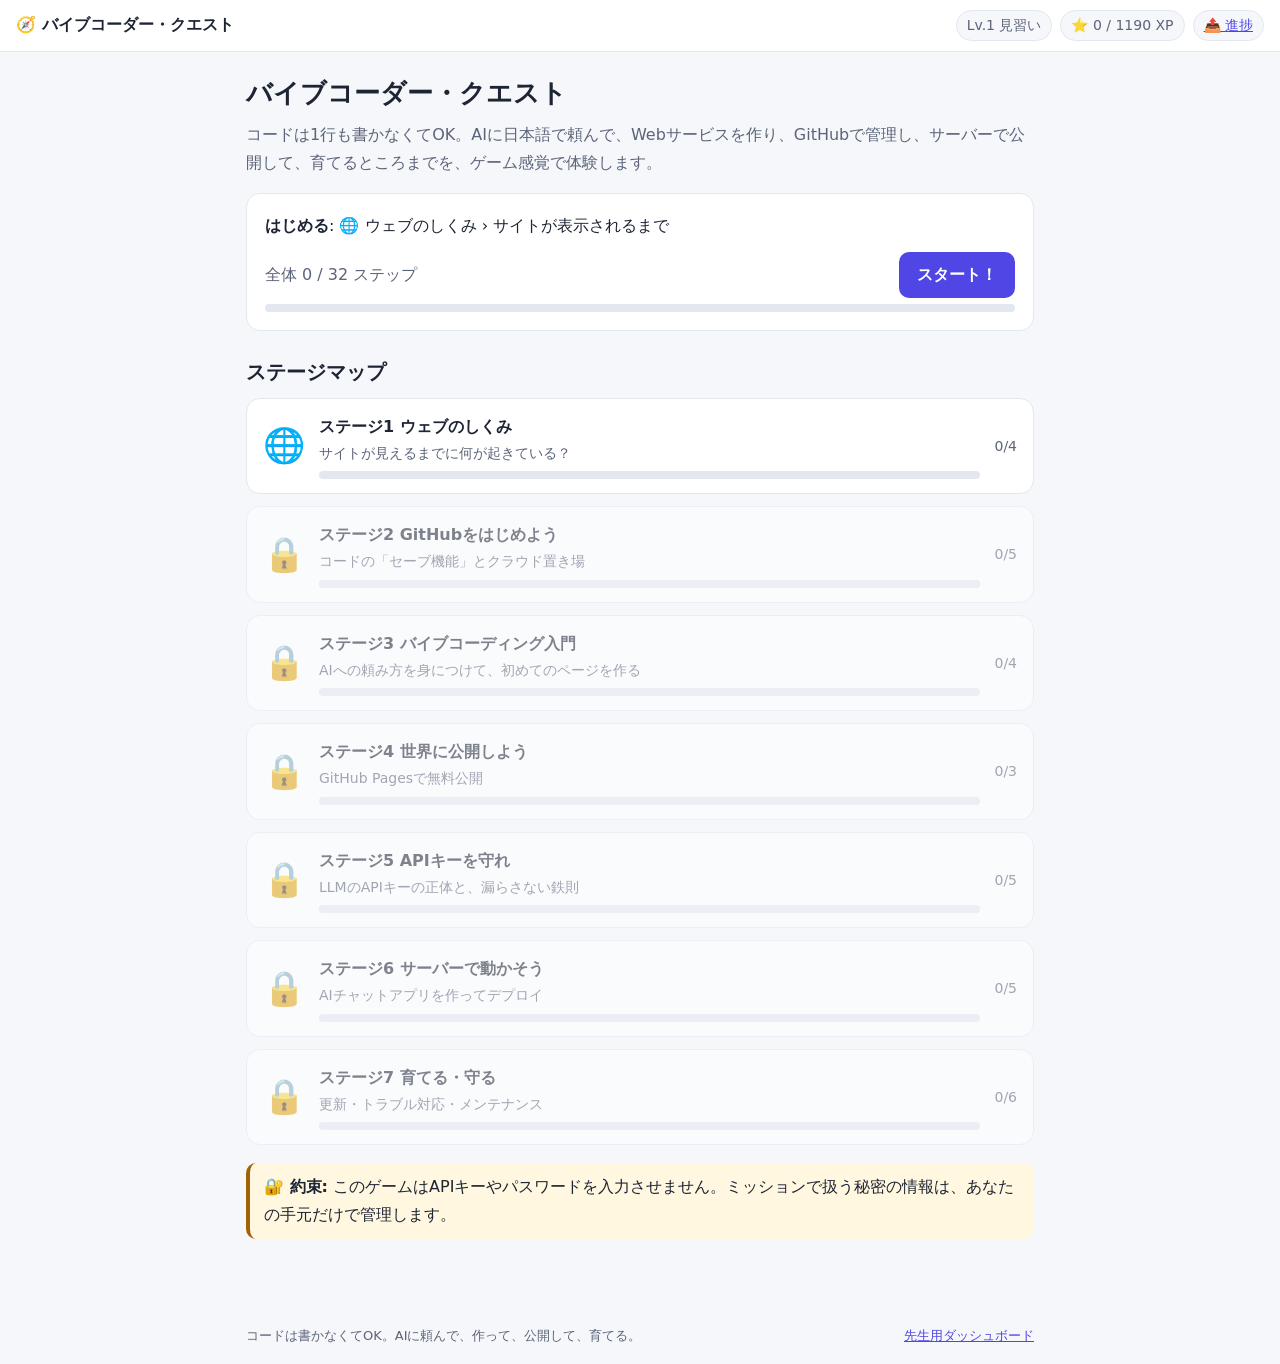
==== index.html @ 3a294895 "Add Vibe Coder Quest: beginner learning game (GitHub, vibe coding, API keys, deploy) Static site (no" ====
<!doctype html>
<html lang="ja">
<head>
<meta charset="utf-8">
<meta name="viewport" content="width=device-width, initial-scale=1">
<title>バイブコーダー・クエスト</title>
<meta name="description" content="コードを書かずに、AIと一緒にWebサービスを作って公開するまでを学ぶ初学者向け学習ゲーム">
<link rel="icon" href="data:image/svg+xml,%3Csvg xmlns=%27http://www.w3.org/2000/svg%27 viewBox=%270 0 100 100%27%3E%3Ctext y=%27.9em%27 font-size=%2790%27%3E%F0%9F%A7%AD%3C/text%3E%3C/svg%3E">
<link rel="stylesheet" href="css/style.css">
</head>
<body>
<header class="topbar">
  <a class="logo" href="#/">🧭 バイブコーダー・クエスト</a>
  <div class="hud" id="hud"></div>
</header>
<main id="app" class="container"></main>
<div id="toast" class="toast" role="status" aria-live="polite"></div>
<footer class="foot">
  <span>コードは書かなくてOK。AIに頼んで、作って、公開して、育てる。</span>
  <a href="dashboard.html">先生用ダッシュボード</a>
</footer>
<script src="js/config.js"></script>
<script src="js/content.js"></script>
<script src="js/state.js"></script>
<script src="js/verify.js"></script>
<script src="js/games.js"></script>
<script src="js/app.js"></script>
</body>
</html>
---- css/style.css ----
:root{
  --bg:#f6f7fb; --panel:#fff; --ink:#1d2433; --sub:#5b6478; --line:#e3e7f0;
  --brand:#4f46e5; --brand-ink:#fff; --ok:#16a34a; --ok-bg:#e8f7ee; --ng:#dc2626; --ng-bg:#fdecec;
  --warn-bg:#fff7e0; --warn:#a16207; --code-bg:#0f172a; --code-ink:#e2e8f0; --radius:14px;
}
@media (prefers-color-scheme:dark){
  :root{--bg:#0e1220;--panel:#171c2e;--ink:#e8ecf7;--sub:#9aa5c0;--line:#283050;--brand:#7c78ff;--brand-ink:#0e1220;
    --ok:#4ade80;--ok-bg:#12301f;--ng:#f87171;--ng-bg:#3a1717;--warn-bg:#3a2f10;--warn:#facc15;--code-bg:#080b16}
}
*{box-sizing:border-box}
body{margin:0;background:var(--bg);color:var(--ink);font:16px/1.75 system-ui,-apple-system,"Hiragino Sans","Noto Sans JP",sans-serif}
a{color:var(--brand)}
.topbar{display:flex;justify-content:space-between;align-items:center;gap:12px;flex-wrap:wrap;padding:10px 16px;background:var(--panel);border-bottom:1px solid var(--line);position:sticky;top:0;z-index:5}
.logo{font-weight:800;text-decoration:none;color:var(--ink)}
.hud{display:flex;gap:8px;align-items:center;font-size:14px;color:var(--sub)}
.pill{background:var(--bg);border:1px solid var(--line);border-radius:999px;padding:2px 10px;white-space:nowrap}
.container{max-width:820px;margin:0 auto;padding:20px 16px 60px}
.foot{max-width:820px;margin:0 auto;padding:16px;color:var(--sub);font-size:13px;display:flex;justify-content:space-between;gap:8px;flex-wrap:wrap}
h1{font-size:26px;line-height:1.3;margin:.2em 0 .4em}
h2{font-size:20px;margin:1.2em 0 .4em}
h3{font-size:18px;margin:.2em 0 .5em}
.lead{color:var(--sub);margin:0 0 16px}
.card{background:var(--panel);border:1px solid var(--line);border-radius:var(--radius);padding:18px;margin:12px 0}
.card.big{min-height:200px}
.card .body p{margin:.5em 0}
.card .body ul,.card .body ol{padding-left:1.3em;margin:.5em 0}
.stage-grid{display:grid;gap:12px}
.stage{display:flex;gap:14px;align-items:center;text-decoration:none;color:inherit;background:var(--panel);border:1px solid var(--line);border-radius:var(--radius);padding:14px 16px}
.stage:hover:not(.locked){border-color:var(--brand)}
.stage.locked{opacity:.55;cursor:not-allowed}
.stage .emoji{font-size:34px}
.stage .meta{flex:1;min-width:0}
.stage .t{font-weight:700}
.stage .d{font-size:14px;color:var(--sub)}
.bar{height:8px;background:var(--line);border-radius:99px;overflow:hidden;margin-top:6px}
.bar>i{display:block;height:100%;background:var(--brand);border-radius:99px;transition:width .3s}
.bar.ok>i{background:var(--ok)}
.btn{appearance:none;border:0;background:var(--brand);color:var(--brand-ink);font:inherit;font-weight:700;padding:9px 18px;border-radius:10px;cursor:pointer}
.btn:disabled{opacity:.4;cursor:not-allowed}
.btn.ghost{background:transparent;color:var(--brand);border:1px solid var(--brand)}
.btn.sm{padding:4px 10px;font-size:13px}
.row{display:flex;align-items:center;justify-content:space-between;gap:10px;flex-wrap:wrap;margin-top:12px}
.crumb{font-size:14px;color:var(--sub);margin-bottom:6px}
.dots{display:flex;gap:6px;margin:6px 0 14px}
.dots i{width:28px;height:6px;border-radius:9px;background:var(--line)}
.dots i.done{background:var(--ok)} .dots i.cur{background:var(--brand)}
.opt{display:block;width:100%;text-align:left;font:inherit;color:inherit;background:var(--panel);border:1px solid var(--line);border-radius:10px;padding:10px 14px;margin:8px 0;cursor:pointer}
.opt:hover:not(:disabled){border-color:var(--brand)}
.opt.right{background:var(--ok-bg);border-color:var(--ok)}
.opt.wrong{background:var(--ng-bg);border-color:var(--ng)}
.opt.sel{border-color:var(--brand);box-shadow:0 0 0 2px var(--brand) inset}
.opt:disabled{cursor:default}
.note{border-radius:10px;padding:10px 14px;margin:10px 0;background:var(--warn-bg);color:var(--ink);border-left:4px solid var(--warn)}
.note.ok{background:var(--ok-bg);border-color:var(--ok)}
.note.ng{background:var(--ng-bg);border-color:var(--ng)}
.cols{display:grid;grid-template-columns:1fr 1fr;gap:12px}
@media(max-width:560px){.cols{grid-template-columns:1fr}}
.chip{display:inline-block;margin:4px;padding:6px 12px;border-radius:999px;background:var(--bg);border:1px solid var(--line);cursor:pointer;font:inherit;color:inherit}
.slot{min-height:54px;border:2px dashed var(--line);border-radius:12px;padding:6px;margin:8px 0}
.slot .chip{display:block;margin:6px 4px;border-radius:10px}
.num{display:inline-block;min-width:1.6em;color:var(--brand);font-weight:800}
.shake{animation:shake .3s}
@keyframes shake{25%{transform:translateX(-5px)}75%{transform:translateX(5px)}}
.matched{background:var(--ok-bg)!important;border-color:var(--ok)!important;pointer-events:none}
pre.code{background:var(--code-bg);color:var(--code-ink);border-radius:10px;padding:12px;overflow:auto;font:13px/1.6 ui-monospace,Menlo,Consolas,monospace;margin:0}
.codeline{display:block;padding:1px 8px;border-radius:4px;cursor:pointer;white-space:pre-wrap;word-break:break-all}
.codeline:hover{background:#1e293b}
.codeline.sel{background:#7c2d12}
.codeline.right{background:#14532d}
.codeline.wrong{background:#7f1d1d}
.codeline.miss{outline:2px dashed #facc15}
.prompt{position:relative;background:var(--bg);border:1px solid var(--line);border-radius:10px;padding:12px 12px 12px 14px;margin:8px 0;white-space:pre-wrap;font-size:14px}
.prompt .lbl{display:block;font-weight:700;color:var(--brand);margin-bottom:4px;font-size:13px}
.prompt button{position:absolute;right:8px;top:8px}
.todo{list-style:none;padding:0;margin:8px 0}
.todo li{display:flex;gap:10px;align-items:flex-start;padding:6px 0}
.todo input{margin-top:7px;width:18px;height:18px;flex:none}
input[type=text],textarea{font:inherit;color:inherit;background:var(--panel);border:1px solid var(--line);border-radius:10px;padding:8px 12px;width:100%}
label.f{display:block;font-weight:700;font-size:14px;margin:10px 0 4px}
details{margin:8px 0}
summary{cursor:pointer;color:var(--brand);font-weight:600}
.flow{display:flex;flex-wrap:wrap;align-items:center;gap:6px;margin:10px 0}
.flow b{background:var(--bg);border:1px solid var(--line);border-radius:10px;padding:6px 10px;font-weight:600}
.flow span{color:var(--sub)}
.flow b.bad{background:var(--ng-bg);border-color:var(--ng)}
.flow b.good{background:var(--ok-bg);border-color:var(--ok)}
.toast{position:fixed;left:50%;bottom:24px;transform:translate(-50%,40px);opacity:0;background:var(--ink);color:var(--bg);padding:10px 18px;border-radius:999px;transition:.3s;pointer-events:none;z-index:9;max-width:90vw}
.toast.on{transform:translate(-50%,0);opacity:1}
.badge{font-size:12px;border-radius:99px;padding:1px 8px;background:var(--ok-bg);color:var(--ok);border:1px solid var(--ok)}
table.t{width:100%;border-collapse:collapse;font-size:14px}
table.t th,table.t td{border-bottom:1px solid var(--line);padding:8px 6px;text-align:left;vertical-align:top}
.sq{display:inline-block;width:14px;height:14px;border-radius:3px;background:var(--line);margin-right:2px}
.sq.v{background:var(--ok)} .sq.s{background:#f59e0b} .sq.o{background:var(--brand)}
.mono{font-family:ui-monospace,Menlo,Consolas,monospace;font-size:13px}
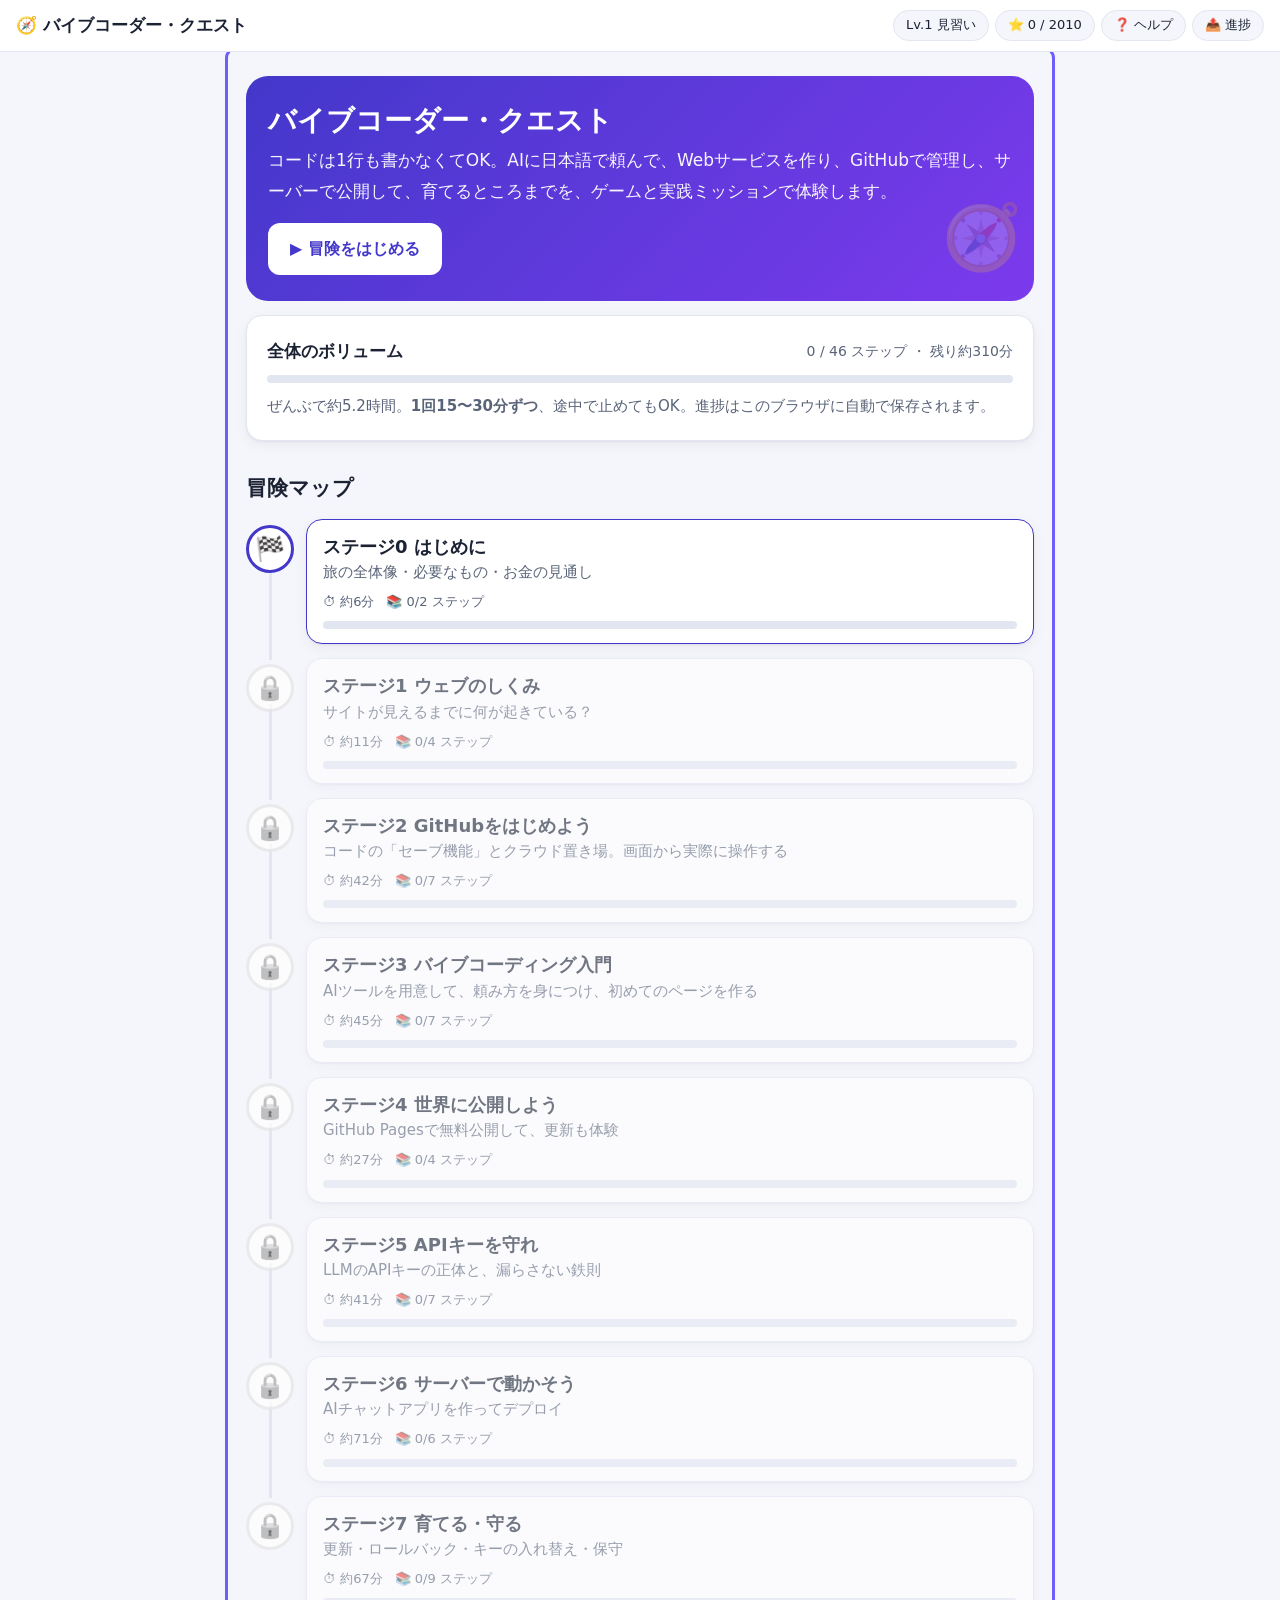
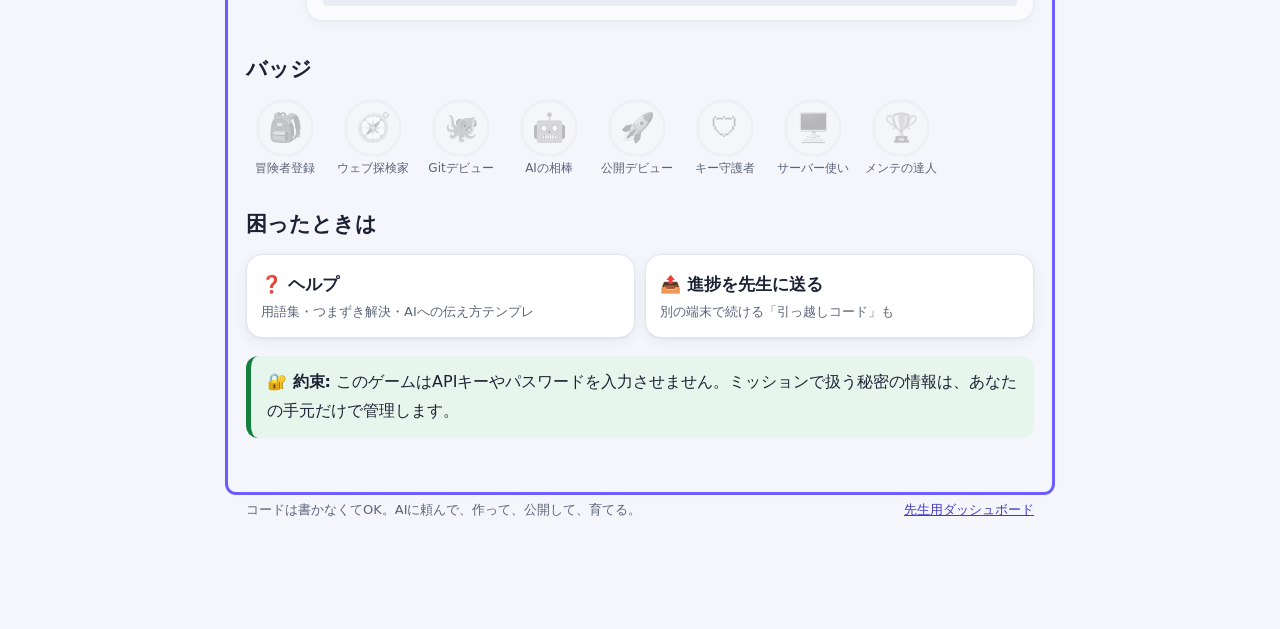
==== commit 56b84117: "Improve UX and fill learning gaps for true beginners - New stage 0 (overview, needs, cost), nickname" ====
--- a/index.html
+++ b/index.html
@@ -9,18 +9,22 @@
 <link rel="stylesheet" href="css/style.css">
 </head>
 <body>
+<a class="skip" href="#app">本文へ</a>
 <header class="topbar">
   <a class="logo" href="#/">🧭 バイブコーダー・クエスト</a>
-  <div class="hud" id="hud"></div>
+  <nav class="hud" id="hud" aria-label="ステータス"></nav>
 </header>
-<main id="app" class="container"></main>
-<div id="toast" class="toast" role="status" aria-live="polite"></div>
-<footer class="foot">
+<main id="app" class="container" tabindex="-1"></main>
+<footer class="foot noprint">
   <span>コードは書かなくてOK。AIに頼んで、作って、公開して、育てる。</span>
   <a href="dashboard.html">先生用ダッシュボード</a>
 </footer>
+<div id="stepbar" class="stepbar noprint" hidden></div>
+<div id="toast" class="toast" role="status" aria-live="polite"></div>
+<canvas id="confetti" aria-hidden="true"></canvas>
 <script src="js/config.js"></script>
 <script src="js/content.js"></script>
+<script src="js/help.js"></script>
 <script src="js/state.js"></script>
 <script src="js/verify.js"></script>
 <script src="js/games.js"></script>
--- a/css/style.css
+++ b/css/style.css
@@ -1,94 +1,185 @@
 :root{
-  --bg:#f6f7fb; --panel:#fff; --ink:#1d2433; --sub:#5b6478; --line:#e3e7f0;
-  --brand:#4f46e5; --brand-ink:#fff; --ok:#16a34a; --ok-bg:#e8f7ee; --ng:#dc2626; --ng-bg:#fdecec;
-  --warn-bg:#fff7e0; --warn:#a16207; --code-bg:#0f172a; --code-ink:#e2e8f0; --radius:14px;
+  --bg:#f5f6fb; --panel:#fff; --ink:#1b2234; --sub:#5a6479; --line:#e2e6f0;
+  --brand:#4338ca; --brand-2:#6d5efc; --brand-ink:#fff; --brand-soft:#eceafe;
+  --ok:#15803d; --ok-bg:#e7f6ec; --ng:#c62828; --ng-bg:#fdeded; --warn:#a16207; --warn-bg:#fff7e0;
+  --code-bg:#0f172a; --code-ink:#e2e8f0; --radius:16px; --shadow:0 1px 2px rgba(20,25,50,.06),0 4px 14px rgba(20,25,50,.05);
 }
 @media (prefers-color-scheme:dark){
-  :root{--bg:#0e1220;--panel:#171c2e;--ink:#e8ecf7;--sub:#9aa5c0;--line:#283050;--brand:#7c78ff;--brand-ink:#0e1220;
-    --ok:#4ade80;--ok-bg:#12301f;--ng:#f87171;--ng-bg:#3a1717;--warn-bg:#3a2f10;--warn:#facc15;--code-bg:#080b16}
+  :root{--bg:#0d111f;--panel:#161b2d;--ink:#e9edf8;--sub:#a0abc6;--line:#272f4b;--brand:#8b87ff;--brand-2:#a78bfa;--brand-ink:#0d111f;--brand-soft:#232a52;
+    --ok:#4ade80;--ok-bg:#12301f;--ng:#fca5a5;--ng-bg:#3a1717;--warn:#facc15;--warn-bg:#3a2f10;--code-bg:#080b16;--shadow:none}
 }
 *{box-sizing:border-box}
-body{margin:0;background:var(--bg);color:var(--ink);font:16px/1.75 system-ui,-apple-system,"Hiragino Sans","Noto Sans JP",sans-serif}
+html{scroll-behavior:smooth}
+body{margin:0;background:var(--bg);color:var(--ink);font:17px/1.8 system-ui,-apple-system,"Hiragino Sans","Noto Sans JP",sans-serif;-webkit-text-size-adjust:100%;padding-bottom:84px}
 a{color:var(--brand)}
-.topbar{display:flex;justify-content:space-between;align-items:center;gap:12px;flex-wrap:wrap;padding:10px 16px;background:var(--panel);border-bottom:1px solid var(--line);position:sticky;top:0;z-index:5}
-.logo{font-weight:800;text-decoration:none;color:var(--ink)}
-.hud{display:flex;gap:8px;align-items:center;font-size:14px;color:var(--sub)}
-.pill{background:var(--bg);border:1px solid var(--line);border-radius:999px;padding:2px 10px;white-space:nowrap}
-.container{max-width:820px;margin:0 auto;padding:20px 16px 60px}
-.foot{max-width:820px;margin:0 auto;padding:16px;color:var(--sub);font-size:13px;display:flex;justify-content:space-between;gap:8px;flex-wrap:wrap}
-h1{font-size:26px;line-height:1.3;margin:.2em 0 .4em}
-h2{font-size:20px;margin:1.2em 0 .4em}
-h3{font-size:18px;margin:.2em 0 .5em}
-.lead{color:var(--sub);margin:0 0 16px}
-.card{background:var(--panel);border:1px solid var(--line);border-radius:var(--radius);padding:18px;margin:12px 0}
-.card.big{min-height:200px}
-.card .body p{margin:.5em 0}
-.card .body ul,.card .body ol{padding-left:1.3em;margin:.5em 0}
-.stage-grid{display:grid;gap:12px}
-.stage{display:flex;gap:14px;align-items:center;text-decoration:none;color:inherit;background:var(--panel);border:1px solid var(--line);border-radius:var(--radius);padding:14px 16px}
-.stage:hover:not(.locked){border-color:var(--brand)}
-.stage.locked{opacity:.55;cursor:not-allowed}
-.stage .emoji{font-size:34px}
-.stage .meta{flex:1;min-width:0}
-.stage .t{font-weight:700}
-.stage .d{font-size:14px;color:var(--sub)}
-.bar{height:8px;background:var(--line);border-radius:99px;overflow:hidden;margin-top:6px}
-.bar>i{display:block;height:100%;background:var(--brand);border-radius:99px;transition:width .3s}
+:focus-visible{outline:3px solid var(--brand-2);outline-offset:2px;border-radius:6px}
+.skip{position:absolute;left:-999px}.skip:focus{left:8px;top:8px;background:var(--panel);padding:8px 12px;z-index:50}
+
+/* ---- header ---- */
+.topbar{display:flex;justify-content:space-between;align-items:center;gap:8px 14px;flex-wrap:wrap;padding:10px 16px;background:var(--panel);border-bottom:1px solid var(--line);position:sticky;top:0;z-index:20}
+.logo{font-weight:800;text-decoration:none;color:var(--ink);font-size:17px}
+.hud{display:flex;gap:6px;align-items:center;flex-wrap:wrap;font-size:13px}
+.pill{background:var(--bg);border:1px solid var(--line);border-radius:999px;padding:2px 12px;white-space:nowrap;color:var(--ink);text-decoration:none;line-height:1.9}
+a.pill:hover{border-color:var(--brand)}
+.container{max-width:820px;margin:0 auto;padding:20px 16px 40px}
+.foot{max-width:820px;margin:0 auto;padding:8px 16px 24px;color:var(--sub);font-size:13px;display:flex;justify-content:space-between;gap:8px;flex-wrap:wrap}
+h1{font-size:28px;line-height:1.35;margin:.2em 0 .4em}
+h2{font-size:21px;margin:1.4em 0 .5em}
+.ch{font-size:20px;line-height:1.5;margin:.1em 0 .6em}
+.lead{color:var(--sub);margin:0 0 14px;font-size:15px}
+.count{color:var(--sub);font-size:14px}
+.crumb{font-size:14px;color:var(--sub);margin-bottom:6px}
+
+/* ---- cards / buttons ---- */
+.card{background:var(--panel);border:1px solid var(--line);border-radius:var(--radius);padding:20px;margin:14px 0;box-shadow:var(--shadow)}
+.card.big{min-height:230px}
+.card .body p{margin:.6em 0}
+.card .body ul,.card .body ol{padding-left:1.3em;margin:.6em 0}
+.card .body li{margin:.25em 0}
+code{background:var(--brand-soft);color:var(--ink);padding:1px 6px;border-radius:6px;font:.88em ui-monospace,Menlo,Consolas,monospace;word-break:break-all}
+.btn{appearance:none;border:0;background:linear-gradient(135deg,var(--brand),var(--brand-2));color:#fff;font:inherit;font-weight:700;font-size:16px;padding:12px 22px;min-height:48px;border-radius:12px;cursor:pointer;text-decoration:none;display:inline-flex;align-items:center;justify-content:center;gap:6px;transition:transform .08s,box-shadow .15s}
+.btn:hover:not(:disabled){box-shadow:0 4px 14px rgba(99,86,255,.35)}
+.btn:active:not(:disabled){transform:translateY(1px)}
+.btn:disabled,.btn[aria-disabled=true]{opacity:.4;cursor:not-allowed;box-shadow:none;pointer-events:none}
+.btn.ghost{background:transparent;color:var(--brand);border:2px solid var(--brand)}
+.btn.sm{padding:4px 14px;min-height:36px;font-size:14px}
+.btn.copied{background:var(--ok)}
+.row{display:flex;align-items:center;justify-content:space-between;gap:10px;flex-wrap:wrap;margin-top:14px}
+.row.end{justify-content:flex-end}
+.note{border-radius:12px;padding:12px 16px;margin:12px 0;background:var(--warn-bg);border-left:5px solid var(--warn);font-size:16px}
+.note.ok{background:var(--ok-bg);border-color:var(--ok)}
+.note.ng{background:var(--ng-bg);border-color:var(--ng)}
+.note ul{margin:.4em 0;padding-left:1.2em}
+.tag{display:inline-block;font-size:13px;font-weight:700;background:var(--brand);color:var(--brand-ink);border-radius:999px;padding:1px 12px;margin:0 6px 6px 0}
+.tag.soft{background:var(--brand-soft);color:var(--brand)}
+.badge{font-size:12px;font-weight:700;border-radius:99px;padding:1px 10px;background:var(--ok-bg);color:var(--ok);border:1px solid var(--ok);white-space:nowrap}
+.bar{height:8px;background:var(--line);border-radius:99px;overflow:hidden;margin-top:8px}
+.bar>i{display:block;height:100%;width:0;background:linear-gradient(90deg,var(--brand),var(--brand-2));border-radius:99px;transition:width .4s}
 .bar.ok>i{background:var(--ok)}
-.btn{appearance:none;border:0;background:var(--brand);color:var(--brand-ink);font:inherit;font-weight:700;padding:9px 18px;border-radius:10px;cursor:pointer}
-.btn:disabled{opacity:.4;cursor:not-allowed}
-.btn.ghost{background:transparent;color:var(--brand);border:1px solid var(--brand)}
-.btn.sm{padding:4px 10px;font-size:13px}
-.row{display:flex;align-items:center;justify-content:space-between;gap:10px;flex-wrap:wrap;margin-top:12px}
-.crumb{font-size:14px;color:var(--sub);margin-bottom:6px}
-.dots{display:flex;gap:6px;margin:6px 0 14px}
-.dots i{width:28px;height:6px;border-radius:9px;background:var(--line)}
+
+/* ---- home ---- */
+.hero{background:linear-gradient(135deg,#4338ca,#7c3aed);color:#fff;border-radius:22px;padding:26px 22px;margin:4px 0 8px;position:relative;overflow:hidden}
+.hero h1{color:#fff;margin:0 0 6px}
+.hero p{margin:0 0 16px;opacity:.95}
+.hero .btn{background:#fff;color:#4338ca}
+.hero .btn:hover:not(:disabled){box-shadow:0 4px 14px rgba(0,0,0,.25)}
+.hero .big-emoji{position:absolute;right:12px;bottom:6px;font-size:64px;opacity:.2;pointer-events:none}
+.resume{display:flex;gap:14px;align-items:center;flex-wrap:wrap}
+.resume .grow{flex:1;min-width:200px}
+.road{list-style:none;margin:0;padding:0;position:relative}
+.road li{position:relative;padding-left:60px;margin:0 0 14px}
+.road li::before{content:"";position:absolute;left:23px;top:46px;bottom:-16px;width:3px;background:var(--line)}
+.road li:last-child::before{display:none}
+.road li.done::before{background:var(--ok)}
+.node{position:absolute;left:0;top:6px;width:48px;height:48px;border-radius:50%;display:grid;place-items:center;font-size:24px;background:var(--panel);border:3px solid var(--line)}
+.road li.done .node{border-color:var(--ok);background:var(--ok-bg)}
+.road li.cur .node{border-color:var(--brand);box-shadow:0 0 0 0 rgba(99,86,255,.5);animation:pulse 2s infinite}
+.road li.lock .node{filter:grayscale(1);opacity:.7}
+@keyframes pulse{70%{box-shadow:0 0 0 12px rgba(99,86,255,0)}100%{box-shadow:0 0 0 0 rgba(99,86,255,0)}}
+.stage{display:block;text-decoration:none;color:inherit;background:var(--panel);border:1px solid var(--line);border-radius:var(--radius);padding:14px 16px;box-shadow:var(--shadow);transition:border-color .15s,transform .15s}
+.road li.cur .stage{border-color:var(--brand)}
+.stage:hover:not(.locked){border-color:var(--brand);transform:translateY(-1px)}
+.stage.locked{opacity:.6;cursor:not-allowed}
+.stage .t{font-weight:800;font-size:18px;line-height:1.4}
+.stage .d{font-size:15px;color:var(--sub)}
+.stage .m{font-size:13px;color:var(--sub);margin-top:4px;display:flex;gap:12px;flex-wrap:wrap}
+.shelf{display:flex;gap:10px;flex-wrap:wrap}
+.medal{width:78px;text-align:center;font-size:12px;line-height:1.3;color:var(--sub)}
+.medal i{display:grid;place-items:center;width:58px;height:58px;margin:0 auto 4px;border-radius:50%;font-style:normal;font-size:28px;background:var(--brand-soft);border:3px solid var(--brand)}
+.medal.off i{filter:grayscale(1);opacity:.35;border-color:var(--line);background:var(--bg)}
+.quick{display:grid;grid-template-columns:1fr 1fr;gap:10px}
+.quick a{display:block;text-decoration:none;color:var(--ink);background:var(--panel);border:1px solid var(--line);border-radius:var(--radius);padding:14px;font-weight:700;box-shadow:var(--shadow)}
+.quick a span{display:block;font-weight:400;font-size:13px;color:var(--sub)}
+@media(max-width:480px){.quick{grid-template-columns:1fr}}
+
+/* ---- stage page ---- */
+.can{margin:0 0 6px;padding-left:1.2em}
+.steps{list-style:none;margin:0;padding:0;display:grid;gap:10px}
+.steps a{display:flex;gap:12px;align-items:center;text-decoration:none;color:inherit;background:var(--panel);border:1px solid var(--line);border-radius:var(--radius);padding:12px 14px;box-shadow:var(--shadow)}
+.steps a:hover{border-color:var(--brand)}
+.steps .ico{width:40px;height:40px;border-radius:50%;display:grid;place-items:center;background:var(--brand-soft);font-size:20px;flex:none}
+.steps .done .ico{background:var(--ok-bg)}
+.steps .t{font-weight:700;line-height:1.4}.steps .d{font-size:13px;color:var(--sub)}
+
+/* ---- step page ---- */
+.dots{display:flex;gap:5px;margin:6px 0 14px}
+.dots i{flex:1;max-width:36px;height:7px;border-radius:9px;background:var(--line)}
 .dots i.done{background:var(--ok)} .dots i.cur{background:var(--brand)}
-.opt{display:block;width:100%;text-align:left;font:inherit;color:inherit;background:var(--panel);border:1px solid var(--line);border-radius:10px;padding:10px 14px;margin:8px 0;cursor:pointer}
+.stepbar{position:fixed;left:0;right:0;bottom:0;background:var(--panel);border-top:1px solid var(--line);padding:10px 16px calc(10px + env(safe-area-inset-bottom));z-index:15}
+.stepbar .in{max-width:820px;margin:0 auto;display:flex;gap:10px;align-items:center;justify-content:space-between}
+.stepbar .mid{font-size:13px;color:var(--sub);text-align:center;flex:1;line-height:1.3}
+.stepbar .btn{padding:10px 18px}
+.opt{display:block;width:100%;text-align:left;font:inherit;font-size:16px;color:inherit;background:var(--panel);border:2px solid var(--line);border-radius:12px;padding:12px 16px;margin:10px 0;cursor:pointer;min-height:48px;line-height:1.6}
 .opt:hover:not(:disabled){border-color:var(--brand)}
 .opt.right{background:var(--ok-bg);border-color:var(--ok)}
 .opt.wrong{background:var(--ng-bg);border-color:var(--ng)}
-.opt.sel{border-color:var(--brand);box-shadow:0 0 0 2px var(--brand) inset}
+.opt.sel{border-color:var(--brand);background:var(--brand-soft)}
+.opt.center{text-align:center;font-weight:700}
+.opt.big .d{display:block;font-size:14px;color:var(--sub);font-weight:400;margin-top:2px}
 .opt:disabled{cursor:default}
-.note{border-radius:10px;padding:10px 14px;margin:10px 0;background:var(--warn-bg);color:var(--ink);border-left:4px solid var(--warn)}
-.note.ok{background:var(--ok-bg);border-color:var(--ok)}
-.note.ng{background:var(--ng-bg);border-color:var(--ng)}
 .cols{display:grid;grid-template-columns:1fr 1fr;gap:12px}
 @media(max-width:560px){.cols{grid-template-columns:1fr}}
-.chip{display:inline-block;margin:4px;padding:6px 12px;border-radius:999px;background:var(--bg);border:1px solid var(--line);cursor:pointer;font:inherit;color:inherit}
-.slot{min-height:54px;border:2px dashed var(--line);border-radius:12px;padding:6px;margin:8px 0}
-.slot .chip{display:block;margin:6px 4px;border-radius:10px}
-.num{display:inline-block;min-width:1.6em;color:var(--brand);font-weight:800}
+.flashcard{text-align:center;font-size:21px;font-weight:800;background:var(--brand-soft);border-radius:14px;padding:26px 14px;margin:12px 0}
+.chip{display:inline-block;margin:4px;padding:8px 14px;border-radius:999px;background:var(--bg);border:2px solid var(--line);cursor:pointer;font:inherit;font-size:16px;color:inherit;text-align:left}
+.chip:hover{border-color:var(--brand)}
+.slot{min-height:60px;border:2px dashed var(--line);border-radius:12px;padding:6px;margin:8px 0}
+.slot .chip{display:block;margin:6px 4px;border-radius:12px}
+.num{display:inline-block;min-width:1.7em;color:var(--brand);font-weight:800}
 .shake{animation:shake .3s}
 @keyframes shake{25%{transform:translateX(-5px)}75%{transform:translateX(5px)}}
 .matched{background:var(--ok-bg)!important;border-color:var(--ok)!important;pointer-events:none}
-pre.code{background:var(--code-bg);color:var(--code-ink);border-radius:10px;padding:12px;overflow:auto;font:13px/1.6 ui-monospace,Menlo,Consolas,monospace;margin:0}
-.codeline{display:block;padding:1px 8px;border-radius:4px;cursor:pointer;white-space:pre-wrap;word-break:break-all}
+pre.code{background:var(--code-bg);color:var(--code-ink);border-radius:12px;padding:12px;overflow:auto;font:14px/1.7 ui-monospace,Menlo,Consolas,monospace;margin:0}
+.codeline{display:block;padding:2px 8px;border-radius:4px;cursor:pointer;white-space:pre-wrap;word-break:break-all;color:var(--code-ink)}
 .codeline:hover{background:#1e293b}
-.codeline.sel{background:#7c2d12}
-.codeline.right{background:#14532d}
-.codeline.wrong{background:#7f1d1d}
-.codeline.miss{outline:2px dashed #facc15}
-.prompt{position:relative;background:var(--bg);border:1px solid var(--line);border-radius:10px;padding:12px 12px 12px 14px;margin:8px 0;white-space:pre-wrap;font-size:14px}
-.prompt .lbl{display:block;font-weight:700;color:var(--brand);margin-bottom:4px;font-size:13px}
-.prompt button{position:absolute;right:8px;top:8px}
-.todo{list-style:none;padding:0;margin:8px 0}
-.todo li{display:flex;gap:10px;align-items:flex-start;padding:6px 0}
-.todo input{margin-top:7px;width:18px;height:18px;flex:none}
-input[type=text],textarea{font:inherit;color:inherit;background:var(--panel);border:1px solid var(--line);border-radius:10px;padding:8px 12px;width:100%}
-label.f{display:block;font-weight:700;font-size:14px;margin:10px 0 4px}
-details{margin:8px 0}
-summary{cursor:pointer;color:var(--brand);font-weight:600}
-.flow{display:flex;flex-wrap:wrap;align-items:center;gap:6px;margin:10px 0}
-.flow b{background:var(--bg);border:1px solid var(--line);border-radius:10px;padding:6px 10px;font-weight:600}
-.flow span{color:var(--sub)}
-.flow b.bad{background:var(--ng-bg);border-color:var(--ng)}
-.flow b.good{background:var(--ok-bg);border-color:var(--ok)}
-.toast{position:fixed;left:50%;bottom:24px;transform:translate(-50%,40px);opacity:0;background:var(--ink);color:var(--bg);padding:10px 18px;border-radius:999px;transition:.3s;pointer-events:none;z-index:9;max-width:90vw}
+.codeline.sel{background:#7c2d12}.codeline.right{background:#14532d}.codeline.wrong{background:#7f1d1d}.codeline.miss{outline:2px dashed #facc15}
+
+/* ---- mission ---- */
+.mission{border-top:5px solid var(--brand)}
+.mprog{display:flex;align-items:center;gap:12px;margin:0 0 6px}.mprog .bar{flex:1;margin:0}
+.todo{list-style:none;padding:0;margin:8px 0;counter-reset:t}
+.todo li{display:flex;gap:12px;align-items:flex-start;padding:10px 12px;margin:8px 0;border:1px solid var(--line);border-radius:12px;counter-increment:t;background:var(--bg)}
+.todo li.on{background:var(--ok-bg);border-color:var(--ok)}
+.todo li.on label{opacity:.75}
+.todo input{margin-top:6px;width:22px;height:22px;flex:none;accent-color:var(--ok)}
+.todo label{flex:1;line-height:1.7}
+.todo label::before{content:counter(t) ". ";font-weight:800;color:var(--brand)}
+.prompt{background:var(--code-bg);color:var(--code-ink);border-radius:12px;margin:12px 0;overflow:hidden}
+.prompt .phead{display:flex;justify-content:space-between;align-items:center;gap:8px;padding:8px 12px;background:#1e293b}
+.prompt .lbl{font-weight:700;font-size:14px}
+.ptext{white-space:pre-wrap;padding:12px 14px;font-size:15px;line-height:1.7;word-break:break-word}
+.stuck{margin:12px 0 0;font-size:15px;color:var(--sub)}
+input[type=text],textarea{font:inherit;font-size:16px;color:inherit;background:var(--panel);border:2px solid var(--line);border-radius:12px;padding:10px 14px;width:100%}
+input[type=text]:focus,textarea:focus{border-color:var(--brand);outline:none}
+label.f{display:block;font-weight:700;font-size:15px;margin:12px 0 4px}
+details{margin:10px 0;background:var(--bg);border:1px solid var(--line);border-radius:12px;padding:8px 14px}
+summary{cursor:pointer;color:var(--brand);font-weight:700;padding:4px 0}
+details[open] summary{margin-bottom:6px}
+.flow{display:flex;flex-wrap:wrap;align-items:center;gap:8px;margin:12px 0}
+.flow b{background:var(--bg);border:2px solid var(--line);border-radius:12px;padding:6px 12px;font-weight:700}
+.flow span{color:var(--sub);font-size:14px}
+.flow b.bad{background:var(--ng-bg);border-color:var(--ng)}.flow b.good{background:var(--ok-bg);border-color:var(--ok)}
+
+/* ---- help ---- */
+.search{margin:8px 0 12px}
+.gl dt{font-weight:800;margin-top:12px}.gl dd{margin:2px 0 0;color:var(--sub)}
+.faq details{background:var(--panel)}
+.tpl{margin:10px 0}
+
+/* ---- overlays ---- */
+.toast{position:fixed;left:50%;bottom:96px;transform:translate(-50%,40px);opacity:0;background:var(--ink);color:var(--bg);padding:10px 20px;border-radius:999px;transition:.3s;pointer-events:none;z-index:60;max-width:92vw;text-align:center;font-weight:600}
 .toast.on{transform:translate(-50%,0);opacity:1}
-.badge{font-size:12px;border-radius:99px;padding:1px 8px;background:var(--ok-bg);color:var(--ok);border:1px solid var(--ok)}
+.modal{position:fixed;inset:0;background:rgba(10,12,30,.6);display:grid;place-items:center;padding:16px;z-index:50}
+.modal .box{background:var(--panel);border-radius:22px;padding:28px 22px;max-width:420px;width:100%;text-align:center;box-shadow:0 20px 60px rgba(0,0,0,.4);animation:pop .35s cubic-bezier(.2,1.4,.4,1)}
+.modal .big-badge{font-size:72px;line-height:1.1}
+@keyframes pop{from{transform:scale(.8);opacity:0}}
+#confetti{position:fixed;inset:0;pointer-events:none;z-index:55}
+.cert{border:6px double var(--brand);border-radius:18px;padding:28px 18px;text-align:center;background:var(--panel)}
+.cert h2{margin:.2em 0}.cert .who{font-size:28px;font-weight:800;margin:.4em 0}
+
 table.t{width:100%;border-collapse:collapse;font-size:14px}
 table.t th,table.t td{border-bottom:1px solid var(--line);padding:8px 6px;text-align:left;vertical-align:top}
 .sq{display:inline-block;width:14px;height:14px;border-radius:3px;background:var(--line);margin-right:2px}
-.sq.v{background:var(--ok)} .sq.s{background:#f59e0b} .sq.o{background:var(--brand)}
+.sq.v{background:var(--ok)}.sq.s{background:#f59e0b}.sq.o{background:var(--brand)}
 .mono{font-family:ui-monospace,Menlo,Consolas,monospace;font-size:13px}
+@media(prefers-reduced-motion:reduce){*{animation:none!important;transition:none!important;scroll-behavior:auto!important}}
+@media print{body{background:#fff;padding:0}.topbar,.foot,.stepbar,.noprint,.toast{display:none!important}.cert{border-color:#000;color:#000}}
